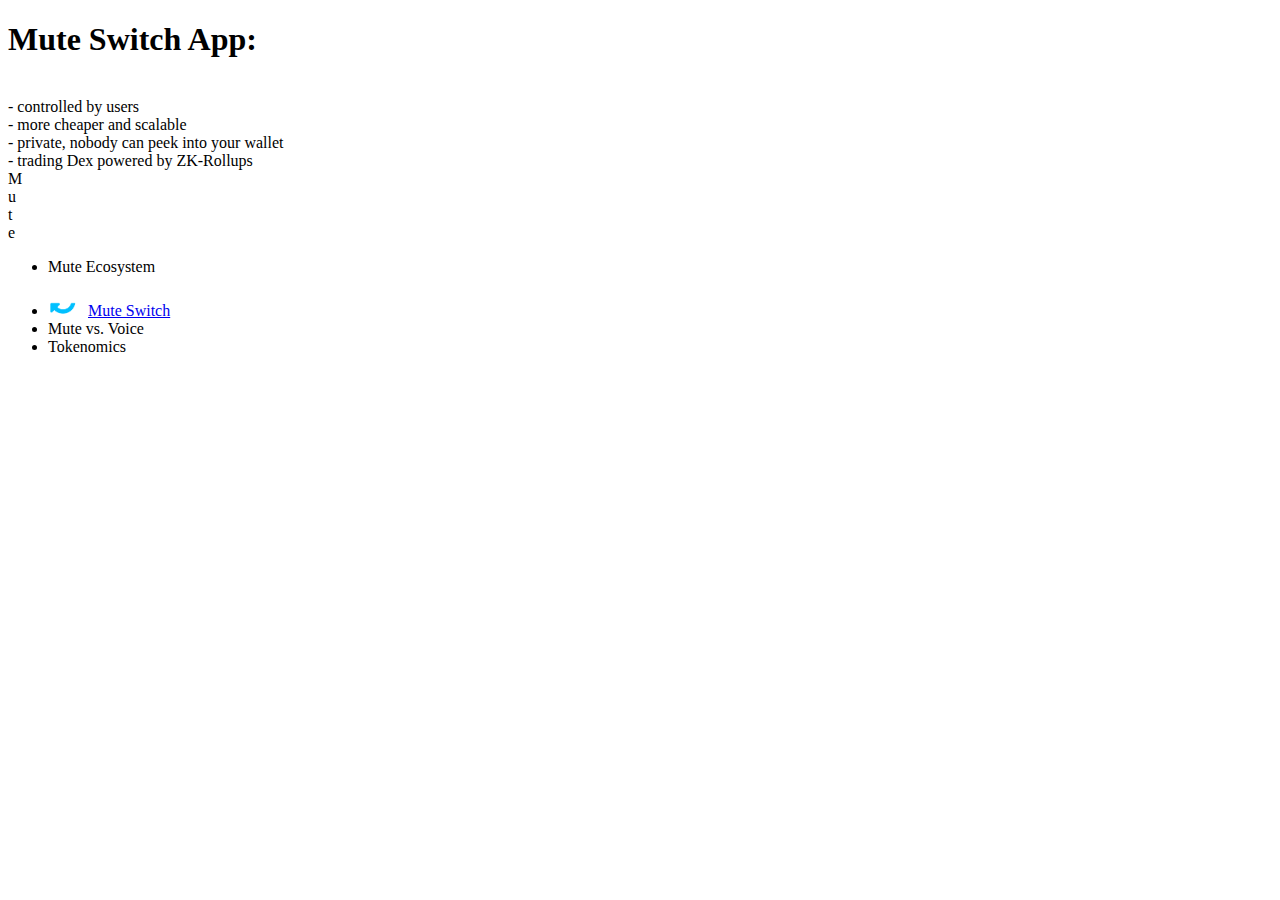
==== index.html @ 6acf1c8b "added style" ====
<!DOCTYPE html>
<html lang="en">
<head>
    <meta charset="UTF-8">
    <meta http-equiv="X-UA-Compatible" content="IE=edge">
    <meta name="viewport" content="width=device-width, initial-scale=1.0">
    <link rel="stylesheet" href="style.css">
    <title>Mute</title>
</head>
<header>
  <nav class="details"><h1>Mute Switch App:</h1><br>
    - controlled by users<br>
    - more cheaper and scalable<br>
    - private, nobody can peek into your wallet<br>
    - trading Dex powered by ZK-Rollups
  </nav>
    <div class="container">
      
        <div class="coast">
          <div class="wave-rel-wrap">
            <div class="wave"></div>
          </div>
        </div>
        <div class="coast delay">
          <div class="wave-rel-wrap">
            <div class="wave delay"></div>
          </div>
        </div>

        <div class="text text-w">M</div>
        <div class="text text-a">u</div>
        <div class="text text-v">t</div>
        <div class="text text-e">e</div>
        
      </div>
      
</header>
<body>
  
    <ul>
        <li>Mute Ecosystem</li>
        <li><img src="images/arrow.png" height="30" width="30" style="padding-top: 10px; "><a href="info.html" style="padding-left: 10px;">Mute Switch</a></li>
        <li>Mute vs. Voice</li>
        <li>Tokenomics</li>
      </ul>
</body>
</html>
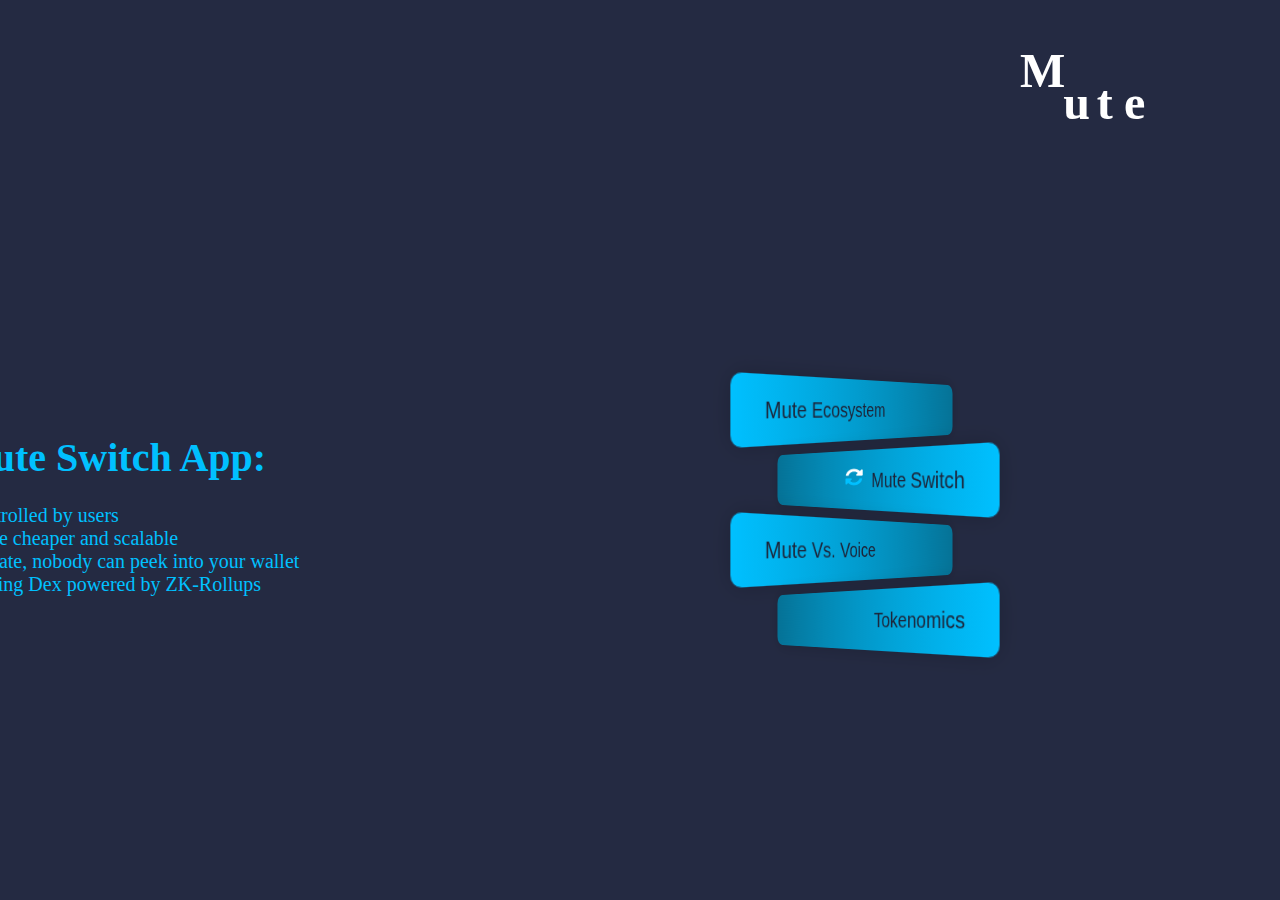
==== commit 51354817: "added style.css" ====
--- a/index.html
+++ b/index.html
@@ -4,7 +4,7 @@
     <meta charset="UTF-8">
     <meta http-equiv="X-UA-Compatible" content="IE=edge">
     <meta name="viewport" content="width=device-width, initial-scale=1.0">
-    <link rel="stylesheet" href="style.css">
+    <link rel="stylesheet" href="/styles/style.css">
     <title>Mute</title>
 </head>
 <header>
--- a/styles/style.css
+++ b/styles/style.css
@@ -0,0 +1,315 @@
+body {
+    margin: 0;
+    height: 100vh;
+    display: flex;
+    align-items: center;
+    justify-content: center;
+    background: #242a42;
+    background-image: url("mute_icon_white_transparent.png");
+    background-size: 40%;
+    background-repeat: no-repeat;
+    background-position: center;
+    padding-left: 450px;
+    padding-top: 130px;
+
+}
+.details {
+  color: #00c0ff;
+  font-size: 25px;
+  margin-left: -750px;
+}
+
+ul {
+    background-image: url("bg2.png");
+    background-size: 100%;
+    background-repeat: no-repeat;
+    padding: 0;
+    list-style-type: none;
+}
+
+ul li {
+    box-sizing: border-box;
+    width: 15em;
+    height: 3em;
+    font-size: 20px;
+    border-radius: 0.5em;
+    margin: 0.5em;
+    box-shadow: 0 0 1em rgba(0,0,0,0.2);
+    color: #1d2337;
+    font-family: sans-serif;
+    text-transform: capitalize;
+    line-height: 3em;
+    transition: 0.3s;
+    cursor: pointer;
+}
+
+ul li:nth-child(odd) {
+    background: linear-gradient(to right, #00c0ff, #057296);
+    text-align: left;
+    padding-left: 10%;
+    transform: perspective(500px) rotateY(45deg);
+}
+
+ul li:nth-child(even) {
+    background: linear-gradient(to left, #00c0ff, #057296);
+    text-align: right;
+    padding-right: 10%;
+    transform: perspective(500px) rotateY(-45deg);
+}
+
+ul li:nth-child(odd):hover {
+    transform: perspective(200px) rotateY(45deg);
+    padding-left: 5%;
+}
+
+ul li:nth-child(even):hover {
+    transform: perspective(200px) rotateY(-45deg);
+    padding-right: 5%;
+}
+
+@import url("mutefont-webfont.woff2");
+*, *:before, *:after {
+  box-sizing: border-box;
+  margin: 0;
+  padding: 0;
+}
+
+html, body {
+  font-size: 50%;
+  font-family: 'mute_logo_font_ttfregular';
+}
+
+.container {
+  position: absolute;
+  width: 17rem;
+  height: 10rem;
+  left: 85%;
+  top: 10%;
+  transform: translate(-50%, -50%);
+}
+
+.text {
+  color: #fff;
+  font-size: 6rem;
+  font-weight: 900;
+  display: inline-block;
+  position: absolute;
+  bottom: 0;
+  -webkit-animation: text 1050ms ease-in infinite;
+          animation: text 1050ms ease-in infinite;
+  transform: translatez(0);
+}
+.text-w {
+  left: 0rem;
+  transform: translate3d(0, -4rem, 0);
+  -webkit-animation: text-w 1050ms ease-in infinite;
+          animation: text-w 1050ms ease-in infinite;
+}
+.text-a {
+  left: 5.4rem;
+  -webkit-animation-delay: 150ms;
+          animation-delay: 150ms;
+}
+.text-v {
+  left: 9.6rem;
+  -webkit-animation-delay: 230ms;
+          animation-delay: 230ms;
+}
+.text-e {
+  left: 13rem;
+  -webkit-animation-delay: 310ms;
+          animation-delay: 310ms;
+}
+
+
+.coast {
+  position: absolute;
+  left: 1.3rem;
+  bottom: 1.7rem;
+  width: 6.2rem;
+  height: 2.2rem;
+  display: inline-block;
+  -webkit-animation: coast 2100ms linear infinite;
+          animation: coast 2100ms linear infinite;
+  transform: translateZ(0);
+}
+
+.wave-rel-wrap {
+  position: relative;
+  width: 100%;
+  height: 100%;
+  perspective: 3rem;
+  perspective-origin: 0%, 50%;
+}
+
+.wave {
+  position: absolute;
+  width: 6.2rem;
+  height: 2.2rem;
+  border-radius: 1.1rem;
+  background: radial-gradient(ellipse at center, #74f1fc 0%, #32e6ff 73%, #15c7fa 100%);
+  display: inline-block;
+  -webkit-animation: wave 2100ms linear infinite;
+          animation: wave 2100ms linear infinite;
+  will-change: width;
+  transform: translateZ(0) scale(0);
+}
+
+.delay {
+  -webkit-animation-delay: 1050ms;
+          animation-delay: 1050ms;
+}
+
+@-webkit-keyframes text {
+  0% {
+    transform: translate3d(0, 0, 0);
+  }
+  30% {
+    transform: translate3d(0, 0, 0);
+  }
+  45% {
+    transform: translate3d(0, -4rem, 0);
+  }
+  100% {
+    transform: translate3d(0, 0, 0);
+  }
+}
+
+@keyframes text {
+  0% {
+    transform: translate3d(0, 0, 0);
+  }
+  30% {
+    transform: translate3d(0, 0, 0);
+  }
+  45% {
+    transform: translate3d(0, -4rem, 0);
+  }
+  100% {
+    transform: translate3d(0, 0, 0);
+  }
+}
+@-webkit-keyframes text-w {
+  0% {
+    transform: translate3d(0, -4rem, 0);
+  }
+  38% {
+    transform: translate3d(0, -4rem, 0);
+  }
+  69% {
+    transform: translate3d(0, 0, 0);
+  }
+  100% {
+    transform: translate3d(0, -4rem, 0);
+  }
+}
+@keyframes text-w {
+  0% {
+    transform: translate3d(0, -4rem, 0);
+  }
+  38% {
+    transform: translate3d(0, -4rem, 0);
+  }
+  69% {
+    transform: translate3d(0, 0, 0);
+  }
+  100% {
+    transform: translate3d(0, -4rem, 0);
+  }
+}
+@-webkit-keyframes coast {
+  0% {
+    transform: translate3d(0, 0, 0);
+  }
+  23% {
+    transform: translate3d(0, 0, 0);
+  }
+  50% {
+    transform: translate3d(16rem, 0, 0);
+  }
+  100% {
+    transform: translate3d(16rem, 0, 0);
+  }
+}
+@keyframes coast {
+  0% {
+    transform: translate3d(0, 0, 0);
+  }
+  23% {
+    transform: translate3d(0, 0, 0);
+  }
+  50% {
+    transform: translate3d(16rem, 0, 0);
+  }
+  100% {
+    transform: translate3d(16rem, 0, 0);
+  }
+}
+@-webkit-keyframes wave {
+  0% {
+    transform: scale(0);
+    width: 2.2rem;
+  }
+  10% {
+    transform: scale(1);
+  }
+  23% {
+    width: 2.2rem;
+  }
+  32% {
+    width: 6.1rem;
+  }
+  42% {
+    width: 5rem;
+    transform: rotateY(0deg) scale(1, 1);
+  }
+  51% {
+    transform: rotateY(90deg) scale(0.6, 0.2);
+  }
+  52% {
+    transform: rotateY(90deg) scale(0);
+  }
+  100% {
+    transform: rotateY(90deg) scale(0);
+  }
+}
+@keyframes wave {
+  0% {
+    transform: scale(0);
+    width: 2.2rem;
+  }
+  10% {
+    transform: scale(1);
+  }
+  23% {
+    width: 2.2rem;
+  }
+  32% {
+    width: 6.1rem;
+  }
+  42% {
+    width: 5rem;
+    transform: rotateY(0deg) scale(1, 1);
+  }
+  51% {
+    transform: rotateY(90deg) scale(0.6, 0.2);
+  }
+  52% {
+    transform: rotateY(90deg) scale(0);
+  }
+  100% {
+    transform: rotateY(90deg) scale(0);
+  }
+}
+
+a {
+    color:#1d2337;
+    text-decoration: none;
+}
+img {
+    margin-left: -1100px;
+}
+.details{
+  color:#00c0ff;
+  font-size: 20px;
+}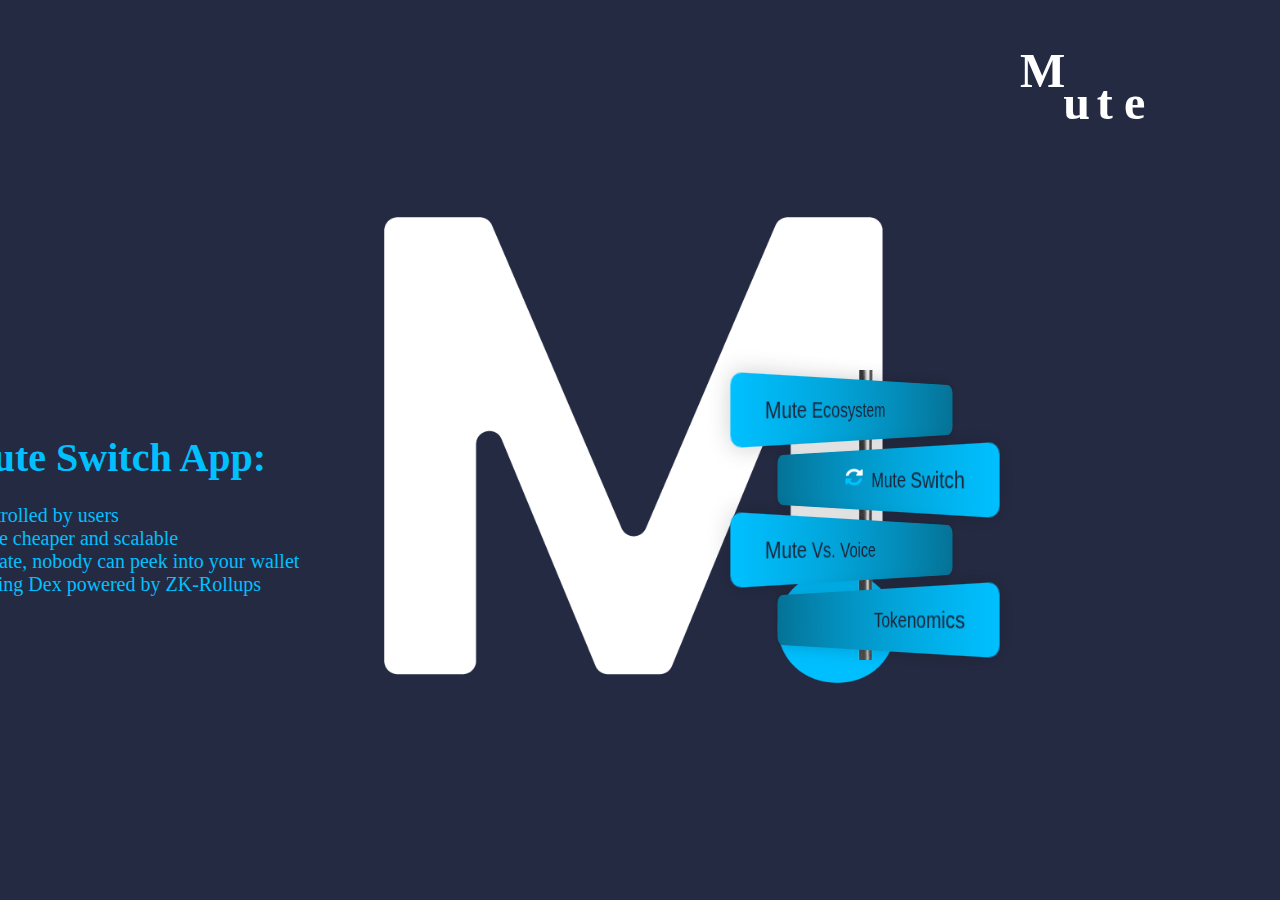
==== commit 265c26b6: "background added, modified style.css" ====
--- a/index.html
+++ b/index.html
@@ -4,7 +4,8 @@
     <meta charset="UTF-8">
     <meta http-equiv="X-UA-Compatible" content="IE=edge">
     <meta name="viewport" content="width=device-width, initial-scale=1.0">
-    <link rel="stylesheet" href="/styles/style.css">
+    <link rel="stylesheet" href="style.css">
+    <script src="mute.js"></script>
     <title>Mute</title>
 </head>
 <header>
--- a/style.css
+++ b/style.css
@@ -0,0 +1,315 @@
+body {
+    margin: 0;
+    height: 100vh;
+    display: flex;
+    align-items: center;
+    justify-content: center;
+    background: #242a42;
+    background-image: url("images/mute_icon_white_transparent.png");
+    background-size: 40%;
+    background-repeat: no-repeat;
+    background-position: center;
+    padding-left: 450px;
+    padding-top: 130px;
+
+}
+.details {
+  color: #00c0ff;
+  font-size: 25px;
+  margin-left: -750px;
+}
+
+ul {
+    background-image: url("images/bg2.png");
+    background-size: 100%;
+    background-repeat: no-repeat;
+    padding: 0;
+    list-style-type: none;
+}
+
+ul li {
+    box-sizing: border-box;
+    width: 15em;
+    height: 3em;
+    font-size: 20px;
+    border-radius: 0.5em;
+    margin: 0.5em;
+    box-shadow: 0 0 1em rgba(0,0,0,0.2);
+    color: #1d2337;
+    font-family: sans-serif;
+    text-transform: capitalize;
+    line-height: 3em;
+    transition: 0.3s;
+    cursor: pointer;
+}
+
+ul li:nth-child(odd) {
+    background: linear-gradient(to right, #00c0ff, #057296);
+    text-align: left;
+    padding-left: 10%;
+    transform: perspective(500px) rotateY(45deg);
+}
+
+ul li:nth-child(even) {
+    background: linear-gradient(to left, #00c0ff, #057296);
+    text-align: right;
+    padding-right: 10%;
+    transform: perspective(500px) rotateY(-45deg);
+}
+
+ul li:nth-child(odd):hover {
+    transform: perspective(200px) rotateY(45deg);
+    padding-left: 5%;
+}
+
+ul li:nth-child(even):hover {
+    transform: perspective(200px) rotateY(-45deg);
+    padding-right: 5%;
+}
+
+@import url("mutefont-webfont.woff2");
+*, *:before, *:after {
+  box-sizing: border-box;
+  margin: 0;
+  padding: 0;
+}
+
+html, body {
+  font-size: 50%;
+  font-family: 'mute_logo_font_ttfregular';
+}
+
+.container {
+  position: absolute;
+  width: 17rem;
+  height: 10rem;
+  left: 85%;
+  top: 10%;
+  transform: translate(-50%, -50%);
+}
+
+.text {
+  color: #fff;
+  font-size: 6rem;
+  font-weight: 900;
+  display: inline-block;
+  position: absolute;
+  bottom: 0;
+  -webkit-animation: text 1050ms ease-in infinite;
+          animation: text 1050ms ease-in infinite;
+  transform: translatez(0);
+}
+.text-w {
+  left: 0rem;
+  transform: translate3d(0, -4rem, 0);
+  -webkit-animation: text-w 1050ms ease-in infinite;
+          animation: text-w 1050ms ease-in infinite;
+}
+.text-a {
+  left: 5.4rem;
+  -webkit-animation-delay: 150ms;
+          animation-delay: 150ms;
+}
+.text-v {
+  left: 9.6rem;
+  -webkit-animation-delay: 230ms;
+          animation-delay: 230ms;
+}
+.text-e {
+  left: 13rem;
+  -webkit-animation-delay: 310ms;
+          animation-delay: 310ms;
+}
+
+
+.coast {
+  position: absolute;
+  left: 1.3rem;
+  bottom: 1.7rem;
+  width: 6.2rem;
+  height: 2.2rem;
+  display: inline-block;
+  -webkit-animation: coast 2100ms linear infinite;
+          animation: coast 2100ms linear infinite;
+  transform: translateZ(0);
+}
+
+.wave-rel-wrap {
+  position: relative;
+  width: 100%;
+  height: 100%;
+  perspective: 3rem;
+  perspective-origin: 0%, 50%;
+}
+
+.wave {
+  position: absolute;
+  width: 6.2rem;
+  height: 2.2rem;
+  border-radius: 1.1rem;
+  background: radial-gradient(ellipse at center, #74f1fc 0%, #32e6ff 73%, #15c7fa 100%);
+  display: inline-block;
+  -webkit-animation: wave 2100ms linear infinite;
+          animation: wave 2100ms linear infinite;
+  will-change: width;
+  transform: translateZ(0) scale(0);
+}
+
+.delay {
+  -webkit-animation-delay: 1050ms;
+          animation-delay: 1050ms;
+}
+
+@-webkit-keyframes text {
+  0% {
+    transform: translate3d(0, 0, 0);
+  }
+  30% {
+    transform: translate3d(0, 0, 0);
+  }
+  45% {
+    transform: translate3d(0, -4rem, 0);
+  }
+  100% {
+    transform: translate3d(0, 0, 0);
+  }
+}
+
+@keyframes text {
+  0% {
+    transform: translate3d(0, 0, 0);
+  }
+  30% {
+    transform: translate3d(0, 0, 0);
+  }
+  45% {
+    transform: translate3d(0, -4rem, 0);
+  }
+  100% {
+    transform: translate3d(0, 0, 0);
+  }
+}
+@-webkit-keyframes text-w {
+  0% {
+    transform: translate3d(0, -4rem, 0);
+  }
+  38% {
+    transform: translate3d(0, -4rem, 0);
+  }
+  69% {
+    transform: translate3d(0, 0, 0);
+  }
+  100% {
+    transform: translate3d(0, -4rem, 0);
+  }
+}
+@keyframes text-w {
+  0% {
+    transform: translate3d(0, -4rem, 0);
+  }
+  38% {
+    transform: translate3d(0, -4rem, 0);
+  }
+  69% {
+    transform: translate3d(0, 0, 0);
+  }
+  100% {
+    transform: translate3d(0, -4rem, 0);
+  }
+}
+@-webkit-keyframes coast {
+  0% {
+    transform: translate3d(0, 0, 0);
+  }
+  23% {
+    transform: translate3d(0, 0, 0);
+  }
+  50% {
+    transform: translate3d(16rem, 0, 0);
+  }
+  100% {
+    transform: translate3d(16rem, 0, 0);
+  }
+}
+@keyframes coast {
+  0% {
+    transform: translate3d(0, 0, 0);
+  }
+  23% {
+    transform: translate3d(0, 0, 0);
+  }
+  50% {
+    transform: translate3d(16rem, 0, 0);
+  }
+  100% {
+    transform: translate3d(16rem, 0, 0);
+  }
+}
+@-webkit-keyframes wave {
+  0% {
+    transform: scale(0);
+    width: 2.2rem;
+  }
+  10% {
+    transform: scale(1);
+  }
+  23% {
+    width: 2.2rem;
+  }
+  32% {
+    width: 6.1rem;
+  }
+  42% {
+    width: 5rem;
+    transform: rotateY(0deg) scale(1, 1);
+  }
+  51% {
+    transform: rotateY(90deg) scale(0.6, 0.2);
+  }
+  52% {
+    transform: rotateY(90deg) scale(0);
+  }
+  100% {
+    transform: rotateY(90deg) scale(0);
+  }
+}
+@keyframes wave {
+  0% {
+    transform: scale(0);
+    width: 2.2rem;
+  }
+  10% {
+    transform: scale(1);
+  }
+  23% {
+    width: 2.2rem;
+  }
+  32% {
+    width: 6.1rem;
+  }
+  42% {
+    width: 5rem;
+    transform: rotateY(0deg) scale(1, 1);
+  }
+  51% {
+    transform: rotateY(90deg) scale(0.6, 0.2);
+  }
+  52% {
+    transform: rotateY(90deg) scale(0);
+  }
+  100% {
+    transform: rotateY(90deg) scale(0);
+  }
+}
+
+a {
+    color:#1d2337;
+    text-decoration: none;
+}
+img {
+    margin-left: -1100px;
+}
+.details{
+  color:#00c0ff;
+  font-size: 20px;
+}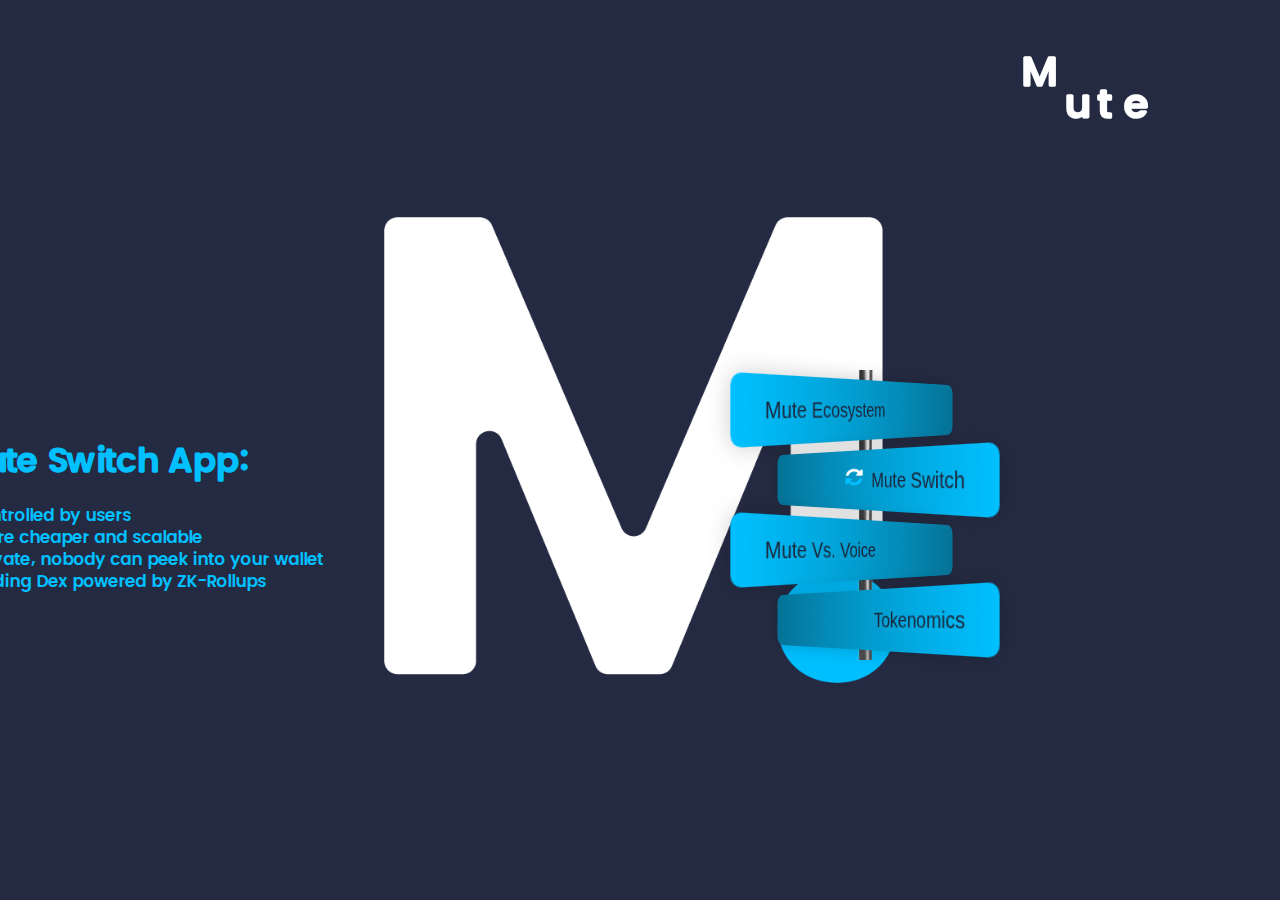
==== commit 3a29d431: "added font" ====
--- a/index.html
+++ b/index.html
@@ -5,6 +5,7 @@
     <meta http-equiv="X-UA-Compatible" content="IE=edge">
     <meta name="viewport" content="width=device-width, initial-scale=1.0">
     <link rel="stylesheet" href="style.css">
+    <link rel="stylesheet" href="font/stylesheet.css">
     <script src="mute.js"></script>
     <title>Mute</title>
 </head>
--- a/font/stylesheet.css
+++ b/font/stylesheet.css
@@ -0,0 +1,72 @@
+/*! Generated by Font Squirrel (https://www.fontsquirrel.com) on July 14, 2021 */
+
+
+
+@font-face {
+    font-family: 'mute_logo_font_ttfregular';
+    src: url('mutefont-webfont.woff2') format('woff2'),
+         url('mutefont-webfont.woff') format('woff');
+    font-weight: normal;
+    font-style: normal;
+
+}
+
+
+
+
+@font-face {
+    font-family: 'poppinsblack';
+    src: url('poppins-black-webfont.woff2') format('woff2'),
+         url('poppins-black-webfont.woff') format('woff');
+    font-weight: normal;
+    font-style: normal;
+
+}
+
+
+
+
+@font-face {
+    font-family: 'poppinsextrabold';
+    src: url('poppins-extrabold-webfont.woff2') format('woff2'),
+         url('poppins-extrabold-webfont.woff') format('woff');
+    font-weight: normal;
+    font-style: normal;
+
+}
+
+
+
+
+@font-face {
+    font-family: 'poppinsregular';
+    src: url('poppins-regular_1-webfont.woff2') format('woff2'),
+         url('poppins-regular_1-webfont.woff') format('woff');
+    font-weight: normal;
+    font-style: normal;
+
+}
+
+
+
+
+@font-face {
+    font-family: 'poppinssemibold';
+    src: url('poppins-semibold-webfont.woff2') format('woff2'),
+         url('poppins-semibold-webfont.woff') format('woff');
+    font-weight: normal;
+    font-style: normal;
+
+}
+
+
+
+
+@font-face {
+    font-family: 'poppinsmedium';
+    src: url('poppins-medium-webfont.woff2') format('woff2'),
+         url('poppins-medium-webfont.woff') format('woff');
+    font-weight: normal;
+    font-style: normal;
+
+}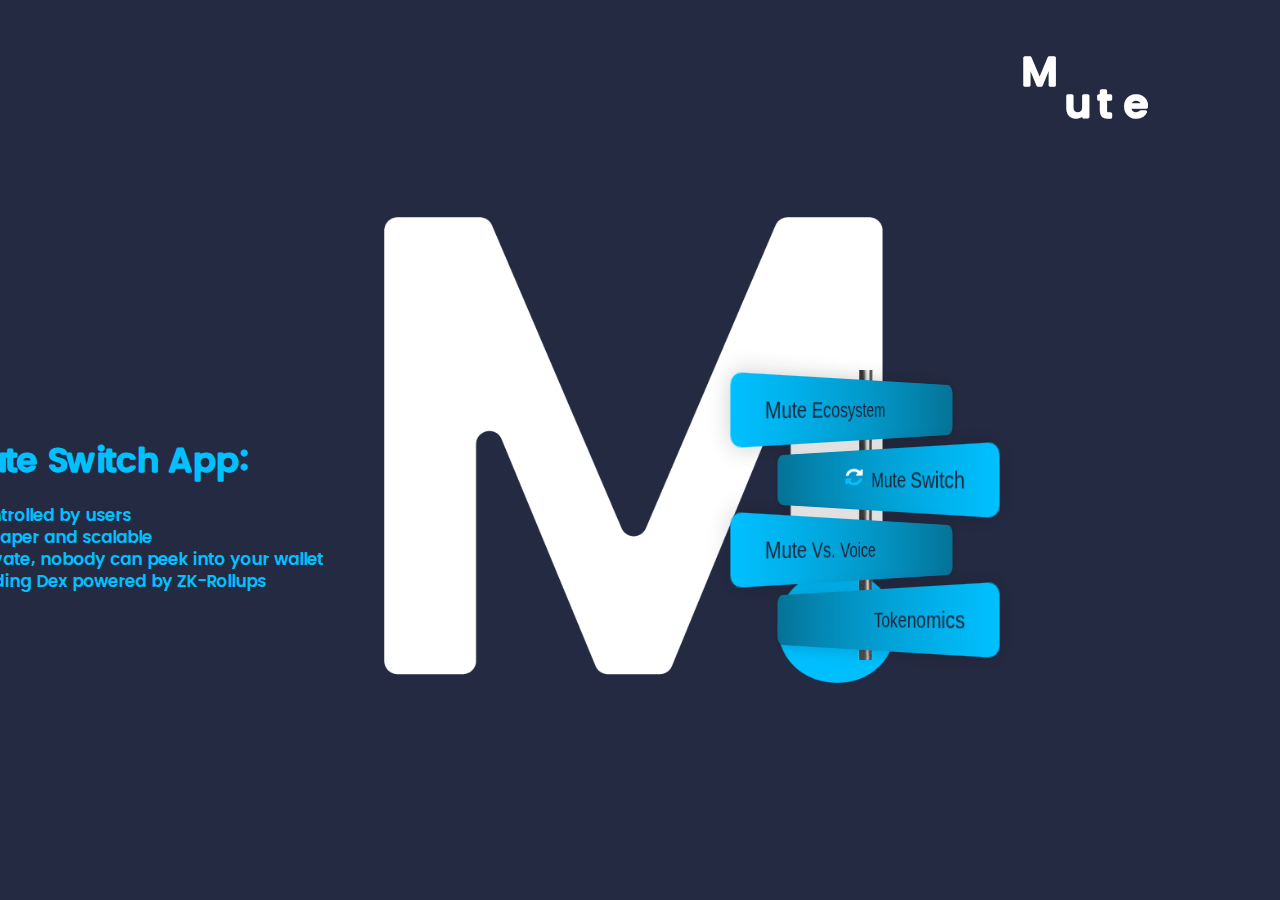
==== commit 0403409d: "added images swithmute.html" ====
--- a/index.html
+++ b/index.html
@@ -12,7 +12,7 @@
 <header>
   <nav class="details"><h1>Mute Switch App:</h1><br>
     - controlled by users<br>
-    - more cheaper and scalable<br>
+    - cheaper and scalable<br>
     - private, nobody can peek into your wallet<br>
     - trading Dex powered by ZK-Rollups
   </nav>
@@ -41,7 +41,7 @@
   
     <ul>
         <li>Mute Ecosystem</li>
-        <li><img src="images/arrow.png" height="30" width="30" style="padding-top: 10px; "><a href="info.html" style="padding-left: 10px;">Mute Switch</a></li>
+        <li><img src="images/arrow.png" height="30" width="30" style="padding-top: 10px; "><a href="switchmute.html" style="padding-left: 10px;">Mute Switch</a></li>
         <li>Mute vs. Voice</li>
         <li>Tokenomics</li>
       </ul>
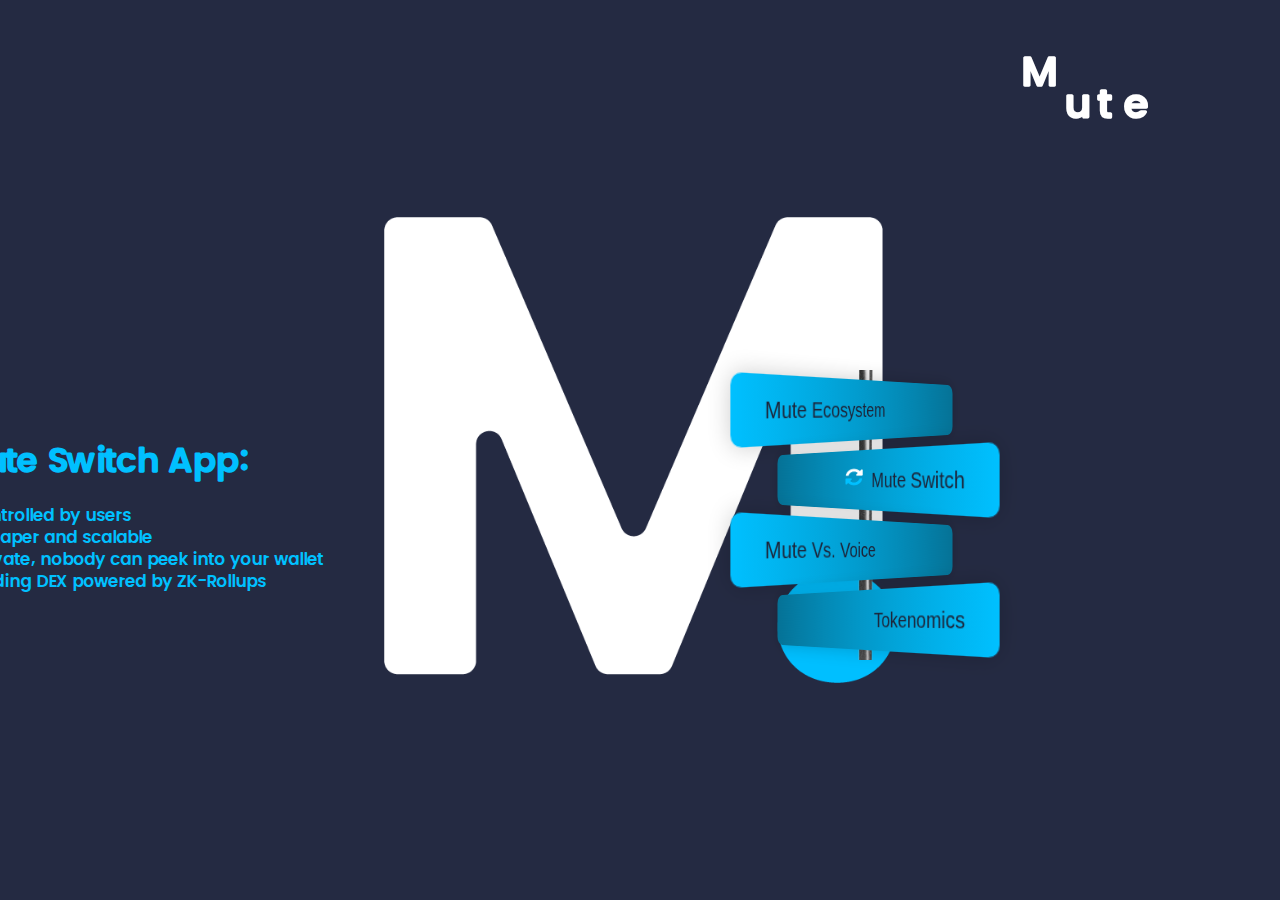
==== commit 891a1713: "fixed some typo" ====
--- a/index.html
+++ b/index.html
@@ -14,7 +14,7 @@
     - controlled by users<br>
     - cheaper and scalable<br>
     - private, nobody can peek into your wallet<br>
-    - trading Dex powered by ZK-Rollups
+    - trading DEX powered by ZK-Rollups
   </nav>
     <div class="container">
       
